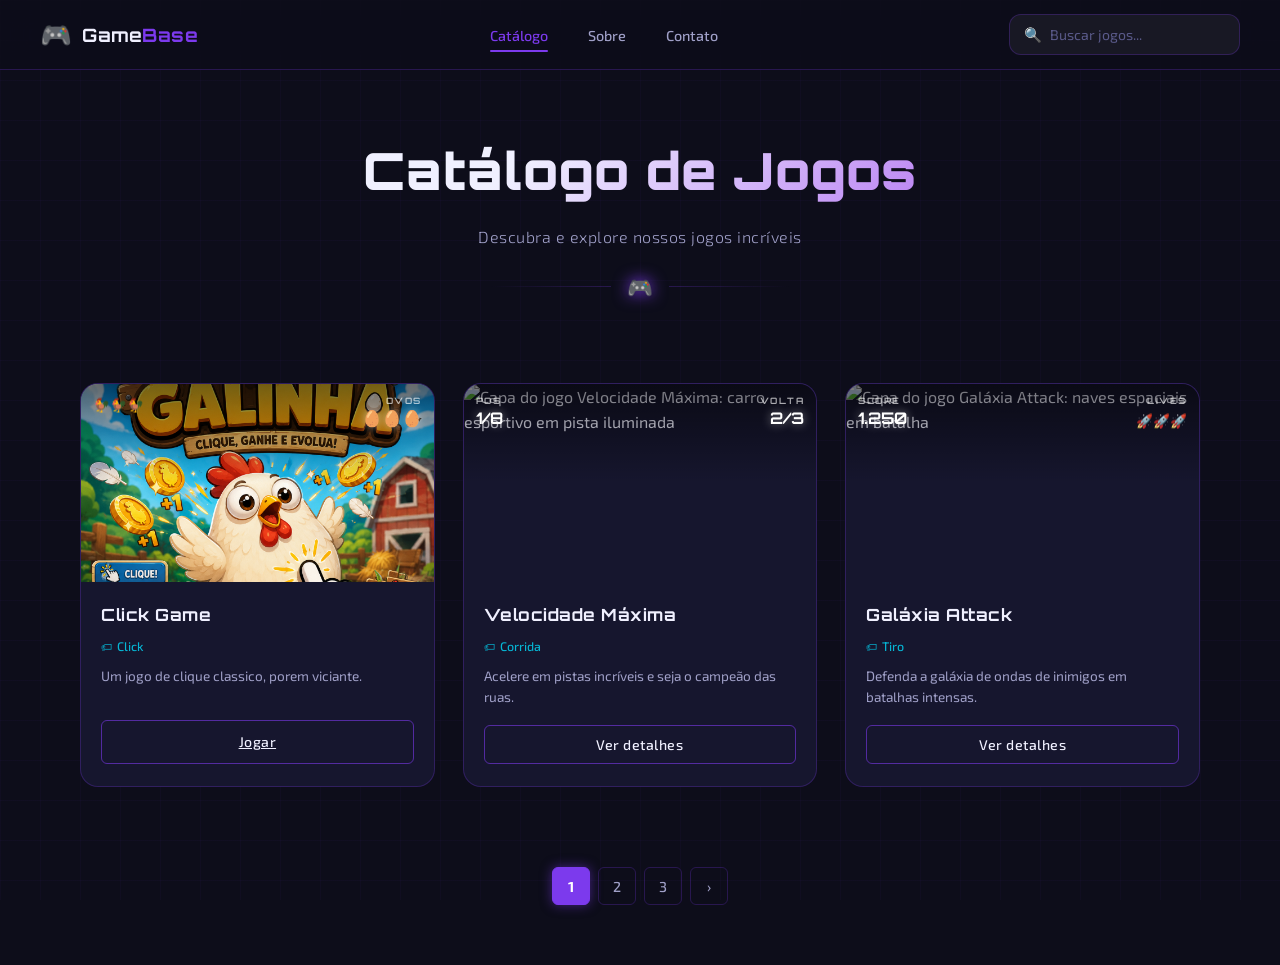
==== gamebase/html/index.html @ d9bb0258 "Initial commit" ====
<!DOCTYPE html>
<html lang="pt-BR">

<head>
  <!-- ============================================================
       META TAGS E CONFIGURAÇÕES GERAIS
       Define encoding, responsividade e título da aba
       ============================================================ -->
  <meta charset="UTF-8" />
  <meta name="viewport" content="width=device-width, initial-scale=1.0" />
  <meta name="description" content="GameBase – Descubra e explore nossos jogos incríveis" />
  <title>GameBase – Catálogo de Jogos</title>

  <!-- Importa o arquivo CSS separado (pasta css/) -->
  <link rel="stylesheet" href="../css/styles.css" />
</head>

<body>

  <!-- ============================================================
       BARRA DE NAVEGAÇÃO SUPERIOR
       Contém: logo, menu de links e campo de busca
       ============================================================ -->
  <header>
    <nav class="navbar" role="navigation" aria-label="Menu principal">

      <!-- Logo com ícone e nome da marca -->
      <a href="#" class="navbar__logo" aria-label="GameBase – Página inicial">
        <span class="navbar__logo-icon">🎮</span>
        <span class="navbar__logo-text">Game<span>Base</span></span>
      </a>

      <!-- Links de navegação principal -->
      <ul class="navbar__nav" role="list">
        <li>
          <!-- Link ativo indica a página atual -->
          <a href="#catalogo" class="navbar__nav-link active" aria-current="page">Catálogo</a>
        </li>
        <li>
          <a href="#sobre" class="navbar__nav-link">Sobre</a>
        </li>
        <li>
          <a href="#contato" class="navbar__nav-link">Contato</a>
        </li>
      </ul>

      <!-- Campo de busca com ícone decorativo -->
      <div class="navbar__search" role="search">
        <span class="navbar__search-icon" aria-hidden="true">🔍</span>
        <input
          class="navbar__search-input"
          type="search"
          placeholder="Buscar jogos..."
          aria-label="Buscar jogos"
        />
      </div>

    </nav>
  </header>


  <!-- ============================================================
       CONTEÚDO PRINCIPAL
       Agrupa a seção hero e o catálogo de jogos
       ============================================================ -->
  <main id="catalogo">

    <!-- ----------------------------------------------------------
         SEÇÃO HERO
         Título, subtítulo e divisória decorativa do catálogo
         ---------------------------------------------------------- -->
    <section class="hero" aria-labelledby="hero-title">
      <h1 class="hero__title" id="hero-title">Catálogo de Jogos</h1>
      <p class="hero__subtitle">Descubra e explore nossos jogos incríveis</p>

      <!-- Divisória com ícone central decorativo -->
      <div class="hero__divider" aria-hidden="true">
        <span class="hero__divider-icon">🎮</span>
      </div>
    </section>


    <!-- ----------------------------------------------------------
         GRADE DE JOGOS (CATALOG GRID)
         Lista de cards com informações de cada jogo disponível
         ---------------------------------------------------------- -->
    <section class="catalog" aria-label="Lista de jogos">
      <div class="catalog__grid">


        <!-- ======================================================
             CARD 1 — Aventura Pixel
             Jogo de plataforma com HUD de vidas e moedas
             ====================================================== -->
        <article class="game-card" aria-labelledby="card1-title">

          <!-- Capa do jogo com HUD sobreposto -->
          <div class="game-card__cover">
            <!-- Imagem gerada por gradiente + SVG para simular pixel art -->
            <img
              src="/gamebase/assets/imagens/capa-clickgame.png"
              alt="Capa do jogo Aventura Pixel: cenário de plataforma colorido"
              loading="lazy"
            />

            <!-- HUD: vidas (corações) e moedas coletadas -->
            <div class="game-card__hud" aria-label="Informações de jogo">
              <!-- Lado esquerdo: corações de vida -->
              <div class="hud-item">
                <div class="hud-item__icons" aria-label="3 vidas restantes">
                  🐓🐓🐓
                </div>
              </div>

              <!-- Lado direito: contagem de moedas -->
              <div class="hud-item hud-item--right">
                <span class="hud-item__label">Ovos</span>
                <span class="hud-item__value">🥚🥚🥚</span>
              </div>
            </div>
          </div>

          <!-- Informações textuais do card -->
          <div class="game-card__body">
            <h2 class="game-card__title" id="card1-title">Click Game</h2>
            <span class="game-card__genre">Click</span>
            <p class="game-card__description">
              Um jogo de clique classico, porem viciante.
            </p>
            <!-- Botão de ação para jogar -->
            
             <a href="/clickgame/index.html" class="game-card__btn" target="_blank">Jogar</a>
           
          </div>
        </article>


        <!-- ======================================================
             CARD 2 — Velocidade Máxima
             Jogo de corrida com HUD de posição e velocidade
             ====================================================== -->
        <article class="game-card" aria-labelledby="card2-title">

          <div class="game-card__cover">
            <img
              src="https://images.unsplash.com/photo-1558618666-fcd25c85cd64?w=500&q=80"
              alt="Capa do jogo Velocidade Máxima: carro esportivo em pista iluminada"
              loading="lazy"
            />

            <!-- HUD: posição na corrida e volta atual -->
            <div class="game-card__hud" aria-label="Informações de jogo">
              <!-- Posição: 1º de 8 -->
              <div class="hud-item">
                <span class="hud-item__label">POS</span>
                <span class="hud-item__value">1/8</span>
              </div>

              <!-- Volta atual: 2 de 3 -->
              <div class="hud-item hud-item--right">
                <span class="hud-item__label">VOLTA</span>
                <span class="hud-item__value">2/3</span>
              </div>
            </div>
          </div>

          <div class="game-card__body">
            <h2 class="game-card__title" id="card2-title">Velocidade Máxima</h2>
            <span class="game-card__genre">Corrida</span>
            <p class="game-card__description">
              Acelere em pistas incríveis e seja o campeão das ruas.
            </p>
            <button class="game-card__btn" aria-label="Ver detalhes de Velocidade Máxima">
              Ver detalhes
            </button>
          </div>
        </article>


        <!-- ======================================================
             CARD 3 — Galáxia Attack
             Jogo de tiro espacial com HUD de score e vidas
             ====================================================== -->
        <article class="game-card" aria-labelledby="card3-title">

          <div class="game-card__cover">
            <img
              src="https://images.unsplash.com/photo-1506318137071-a8e063b4bec0?w=500&q=80"
              alt="Capa do jogo Galáxia Attack: naves espaciais em batalha"
              loading="lazy"
            />

            <!-- HUD: pontuação e vidas restantes -->
            <div class="game-card__hud" aria-label="Informações de jogo">
              <!-- Score atual -->
              <div class="hud-item">
                <span class="hud-item__label">SCORE</span>
                <span class="hud-item__value">1.250</span>
              </div>

              <!-- Vidas: 3 naves restantes -->
              <div class="hud-item hud-item--right">
                <span class="hud-item__label">LIVES</span>
                <div class="hud-item__icons" aria-label="3 vidas restantes">
                  🚀🚀🚀
                </div>
              </div>
            </div>
          </div>

          <div class="game-card__body">
            <h2 class="game-card__title" id="card3-title">Galáxia Attack</h2>
            <span class="game-card__genre">Tiro</span>
            <p class="game-card__description">
              Defenda a galáxia de ondas de inimigos em batalhas intensas.
            </p>
            <button class="game-card__btn" aria-label="Ver detalhes de Galáxia Attack">
              Ver detalhes
            </button>
          </div>
        </article>


      </div><!-- /.catalog__grid -->
    </section><!-- /.catalog -->


    <!-- ----------------------------------------------------------
         PAGINAÇÃO
         Navegação entre páginas do catálogo
         ---------------------------------------------------------- -->
    <nav class="pagination" aria-label="Navegação de páginas">

      <!-- Página 1 – ativa no momento -->
      <button class="pagination__btn active" aria-label="Página 1" aria-current="page">
        1
      </button>

      <!-- Páginas seguintes -->
      <button class="pagination__btn" aria-label="Página 2">2</button>
      <button class="pagination__btn" aria-label="Página 3">3</button>

      <!-- Botão de avançar para a próxima página -->
      <button class="pagination__btn" aria-label="Próxima página">›</button>

    </nav>

  </main><!-- /main -->


  <!-- ============================================================
       SCRIPT INLINE
       Lógica de interatividade: busca, paginação e botões
       ============================================================ -->
  <script>
    /**
     * Inicializa todos os comportamentos interativos da página
     * ao terminar de carregar o DOM.
     */
    document.addEventListener('DOMContentLoaded', () => {

      /**
       * BUSCA EM TEMPO REAL
       * Filtra os cards visíveis conforme o texto digitado no campo de busca.
       * Compara o título e o gênero de cada card com o termo buscado.
       */
      const searchInput = document.querySelector('.navbar__search-input');
      const gameCards   = document.querySelectorAll('.game-card');

      searchInput.addEventListener('input', () => {
        const termo = searchInput.value.toLowerCase().trim();

        gameCards.forEach(card => {
          const titulo = card.querySelector('.game-card__title').textContent.toLowerCase();
          const genero = card.querySelector('.game-card__genre').textContent.toLowerCase();

          // Mostra o card se o título ou gênero bater com o termo
          const visivel = titulo.includes(termo) || genero.includes(termo);
          card.style.display = visivel ? '' : 'none';
        });
      });


      /**
       * PAGINAÇÃO INTERATIVA
       * Marca o botão clicado como ativo e remove o destaque dos demais.
       * Em um projeto real, aqui buscaria a página correspondente do servidor.
       */
      const paginationBtns = document.querySelectorAll('.pagination__btn');

      paginationBtns.forEach(btn => {
        btn.addEventListener('click', () => {
          // Remove estado ativo de todos
          paginationBtns.forEach(b => {
            b.classList.remove('active');
            b.removeAttribute('aria-current');
          });

          // Aplica estado ativo no botão clicado (exceto "próxima")
          if (btn.textContent !== '›') {
            btn.classList.add('active');
            btn.setAttribute('aria-current', 'page');
          }
        });
      });


      /**
       * BOTÕES "VER DETALHES"
       * Exibe um alerta simples ao clicar no botão de cada jogo.
       * Em produção, aqui redirecionaria para a página de detalhes do jogo.
       */
      const detailBtns = document.querySelectorAll('.game-card__btn');

      detailBtns.forEach(btn => {
        btn.addEventListener('click', () => {
          const titulo = btn.closest('.game-card')
                            .querySelector('.game-card__title')
                            .textContent;
          alert(`🎮 Abrindo detalhes de: ${titulo}`);
        });
      });

    });
  </script>

</body>
</html>
---- gamebase/css/styles.css ----
/* ============================================================
   GameBase - Estilos Principais
   Arquivo: css/styles.css
   Descrição: Estilos globais, variáveis e layout da página
   ============================================================ */

/* ----------------------------------------------------------
   IMPORTAÇÃO DE FONTES
   Carrega fontes do Google Fonts para títulos e corpo
   ---------------------------------------------------------- */
@import url('https://fonts.googleapis.com/css2?family=Orbitron:wght@400;700;900&family=Exo+2:wght@300;400;500;600&display=swap');

/* ----------------------------------------------------------
   VARIÁVEIS GLOBAIS (CSS Custom Properties)
   Define a paleta de cores, fontes e espaçamentos do projeto
   ---------------------------------------------------------- */
:root {
  --bg-primary:       #0d0d1a;
  --bg-secondary:     #12122a;
  --bg-card:          #16162e;
  --bg-card-hover:    #1c1c3a;

  --accent-purple:    #7c3aed;
  --accent-violet:    #9333ea;
  --accent-pink:      #ec4899;
  --accent-cyan:      #06b6d4;

  --text-primary:     #f0f0ff;
  --text-secondary:   #a0a0c8;
  --text-muted:       #5a5a8a;

  --border-color:     rgba(124, 58, 237, 0.25);
  --border-hover:     rgba(124, 58, 237, 0.6);

  --font-display:     'Orbitron', monospace;
  --font-body:        'Exo 2', sans-serif;

  --radius-sm:        6px;
  --radius-md:        12px;
  --radius-lg:        18px;

  --shadow-card:      0 4px 24px rgba(0, 0, 0, 0.5);
  --shadow-glow:      0 0 20px rgba(124, 58, 237, 0.3);
  --shadow-hover:     0 8px 40px rgba(124, 58, 237, 0.4);

  --transition-fast:  0.2s ease;
  --transition-med:   0.35s ease;
}

/* ----------------------------------------------------------
   RESET E BASE
   Remove estilos padrão do navegador e define o box model
   ---------------------------------------------------------- */
*, *::before, *::after {
  margin: 0;
  padding: 0;
  box-sizing: border-box;
}

html {
  scroll-behavior: smooth;
}

body {
  font-family: var(--font-body);
  background-color: var(--bg-primary);
  color: var(--text-primary);
  min-height: 100vh;
  line-height: 1.6;
  overflow-x: hidden;
}

/* ----------------------------------------------------------
   BACKGROUND COM EFEITO DE GRADE (GRID)
   Cria a textura de linhas ao fundo da página
   ---------------------------------------------------------- */
body::before {
  content: '';
  position: fixed;
  inset: 0;
  background-image:
    linear-gradient(rgba(124, 58, 237, 0.04) 1px, transparent 1px),
    linear-gradient(90deg, rgba(124, 58, 237, 0.04) 1px, transparent 1px);
  background-size: 40px 40px;
  pointer-events: none;
  z-index: 0;
}

/* Garante que todo conteúdo fique acima do background */
body > * {
  position: relative;
  z-index: 1;
}

/* ----------------------------------------------------------
   BARRA DE NAVEGAÇÃO (NAVBAR)
   Cabeçalho fixo com logo, links e campo de busca
   ---------------------------------------------------------- */
.navbar {
  display: flex;
  align-items: center;
  justify-content: space-between;
  padding: 0 40px;
  height: 70px;
  background: rgba(13, 13, 26, 0.85);
  backdrop-filter: blur(16px);
  border-bottom: 1px solid var(--border-color);
  position: sticky;
  top: 0;
  z-index: 100;
}

/* Logo: ícone + nome da marca */
.navbar__logo {
  display: flex;
  align-items: center;
  gap: 10px;
  text-decoration: none;
}

.navbar__logo-icon {
  font-size: 1.6rem;
}

/* Texto do logo com destaque na segunda parte */
.navbar__logo-text {
  font-family: var(--font-display);
  font-size: 1.15rem;
  font-weight: 700;
  color: var(--text-primary);
  letter-spacing: 0.5px;
}

.navbar__logo-text span {
  color: var(--accent-purple);
}

/* Menu de navegação central */
.navbar__nav {
  display: flex;
  gap: 8px;
  list-style: none;
}

/* Links da navegação com indicador ativo */
.navbar__nav-link {
  text-decoration: none;
  font-size: 0.9rem;
  font-weight: 500;
  color: var(--text-secondary);
  padding: 6px 16px;
  border-radius: var(--radius-sm);
  transition: color var(--transition-fast);
  position: relative;
}

.navbar__nav-link:hover {
  color: var(--text-primary);
}

/* Sublinhado animado no link ativo */
.navbar__nav-link.active {
  color: var(--accent-purple);
}

.navbar__nav-link.active::after {
  content: '';
  position: absolute;
  bottom: -2px;
  left: 16px;
  right: 16px;
  height: 2px;
  background: var(--accent-purple);
  border-radius: 2px;
}

/* Campo de busca na navbar */
.navbar__search {
  display: flex;
  align-items: center;
  gap: 8px;
  background: rgba(255, 255, 255, 0.05);
  border: 1px solid var(--border-color);
  border-radius: var(--radius-md);
  padding: 8px 14px;
  min-width: 220px;
  transition: border-color var(--transition-fast), box-shadow var(--transition-fast);
}

.navbar__search:focus-within {
  border-color: var(--accent-purple);
  box-shadow: var(--shadow-glow);
}

.navbar__search-icon {
  color: var(--text-muted);
  font-size: 0.9rem;
  flex-shrink: 0;
}

/* Input de busca sem estilo padrão */
.navbar__search-input {
  background: transparent;
  border: none;
  outline: none;
  color: var(--text-primary);
  font-family: var(--font-body);
  font-size: 0.88rem;
  width: 100%;
}

.navbar__search-input::placeholder {
  color: var(--text-muted);
}

/* ----------------------------------------------------------
   SEÇÃO HERO (CABEÇALHO DO CATÁLOGO)
   Título principal, subtítulo e ícone decorativo
   ---------------------------------------------------------- */
.hero {
  text-align: center;
  padding: 60px 20px 40px;
}

.hero__title {
  font-family: var(--font-display);
  font-size: clamp(2rem, 5vw, 3.2rem);
  font-weight: 900;
  color: var(--text-primary);
  letter-spacing: 1px;
  margin-bottom: 12px;
  /* Gradiente no texto do título */
  background: linear-gradient(135deg, var(--text-primary) 40%, var(--accent-violet));
  -webkit-background-clip: text;
  -webkit-text-fill-color: transparent;
  background-clip: text;
}

.hero__subtitle {
  font-size: 1rem;
  color: var(--text-secondary);
  font-weight: 300;
  letter-spacing: 0.5px;
  margin-bottom: 20px;
}

/* Linha divisória com ícone central */
.hero__divider {
  display: flex;
  align-items: center;
  justify-content: center;
  gap: 16px;
  margin: 0 auto;
  max-width: 300px;
}

.hero__divider::before,
.hero__divider::after {
  content: '';
  flex: 1;
  height: 1px;
  background: linear-gradient(to right, transparent, var(--border-color));
}

.hero__divider::after {
  background: linear-gradient(to left, transparent, var(--border-color));
}

.hero__divider-icon {
  font-size: 1.3rem;
  filter: drop-shadow(0 0 8px var(--accent-purple));
}

/* ----------------------------------------------------------
   GRADE DE CARDS DE JOGOS
   Layout responsivo em colunas para exibir os jogos
   ---------------------------------------------------------- */
.catalog {
  padding: 40px 40px 60px;
  max-width: 1200px;
  margin: 0 auto;
}

/* Grid responsivo: 3 colunas no desktop, menor em mobile */
.catalog__grid {
  display: grid;
  grid-template-columns: repeat(3, 1fr);
  gap: 28px;
}

/* ----------------------------------------------------------
   CARD DE JOGO
   Componente individual de cada jogo no catálogo
   ---------------------------------------------------------- */
.game-card {
  background: var(--bg-card);
  border: 1px solid var(--border-color);
  border-radius: var(--radius-lg);
  overflow: hidden;
  display: flex;
  flex-direction: column;
  transition:
    transform var(--transition-med),
    border-color var(--transition-med),
    box-shadow var(--transition-med),
    background var(--transition-med);
  cursor: pointer;
  animation: fadeInUp 0.5s ease both;
}

/* Animação escalonada para cada card */
.game-card:nth-child(1) { animation-delay: 0.1s; }
.game-card:nth-child(2) { animation-delay: 0.2s; }
.game-card:nth-child(3) { animation-delay: 0.3s; }

/* Efeito hover: eleva e brilha o card */
.game-card:hover {
  transform: translateY(-8px);
  border-color: var(--border-hover);
  box-shadow: var(--shadow-hover);
  background: var(--bg-card-hover);
}

/* Imagem / Capa do jogo */
.game-card__cover {
  position: relative;
  width: 100%;
  aspect-ratio: 16 / 9;
  overflow: hidden;
}

/* Imagem com efeito de zoom no hover */
.game-card__cover img {
  width: 100%;
  height: 100%;
  object-fit: cover;
  display: block;
  transition: transform 0.5s ease;
}

.game-card:hover .game-card__cover img {
  transform: scale(1.06);
}

/* ----------------------------------------------------------
   OVERLAY DE HUD (Indicadores sobre a imagem)
   Exibe informações como pontuação, vidas e posição
   ---------------------------------------------------------- */
.game-card__hud {
  position: absolute;
  inset: 0;
  padding: 10px 12px;
  display: flex;
  justify-content: space-between;
  align-items: flex-start;
  background: linear-gradient(to bottom, rgba(0,0,0,0.55) 0%, transparent 50%);
}

/* Indicador individual do HUD (ex: SCORE, LIVES) */
.hud-item {
  display: flex;
  flex-direction: column;
  align-items: flex-start;
  gap: 2px;
}

.hud-item--right {
  align-items: flex-end;
}

/* Label pequeno acima do valor (ex: "SCORE") */
.hud-item__label {
  font-family: var(--font-display);
  font-size: 0.55rem;
  font-weight: 700;
  letter-spacing: 1.5px;
  color: rgba(255, 255, 255, 0.65);
  text-transform: uppercase;
}

/* Valor principal do HUD (ex: "1.250") */
.hud-item__value {
  font-family: var(--font-display);
  font-size: 1rem;
  font-weight: 700;
  color: #fff;
  line-height: 1;
  text-shadow: 0 0 10px rgba(255,255,255,0.5);
}

/* Ícones de vida (ex: ♥♥♥ ou naves) */
.hud-item__icons {
  display: flex;
  gap: 3px;
  font-size: 0.85rem;
}

/* ----------------------------------------------------------
   CONTEÚDO DO CARD (abaixo da imagem)
   Nome, gênero, descrição e botão de ação
   ---------------------------------------------------------- */
.game-card__body {
  padding: 20px 20px 22px;
  display: flex;
  flex-direction: column;
  flex: 1;
  gap: 8px;
}

/* Título do jogo */
.game-card__title {
  font-family: var(--font-display);
  font-size: 1.05rem;
  font-weight: 700;
  color: var(--text-primary);
  letter-spacing: 0.5px;
}

/* Badge de gênero/categoria */
.game-card__genre {
  display: inline-flex;
  align-items: center;
  gap: 5px;
  font-size: 0.78rem;
  font-weight: 500;
  color: var(--accent-cyan);
}

.game-card__genre::before {
  content: '🏷';
  font-size: 0.7rem;
}

/* Descrição curta do jogo */
.game-card__description {
  font-size: 0.85rem;
  color: var(--text-secondary);
  line-height: 1.55;
  flex: 1;
}

/* Botão "Ver detalhes" */
.game-card__btn {
  display: block;
  width: 100%;
  padding: 10px;
  margin-top: 10px;
  background: transparent;
  border: 1px solid var(--border-hover);
  border-radius: var(--radius-sm);
  color: var(--text-primary);
  font-family: var(--font-body);
  font-size: 0.88rem;
  font-weight: 500;
  letter-spacing: 0.5px;
  cursor: pointer;
  transition:
    background var(--transition-fast),
    box-shadow var(--transition-fast),
    color var(--transition-fast);
  text-align: center;
}

/* Hover no botão: fundo roxo com brilho */
.game-card__btn:hover {
  background: var(--accent-purple);
  border-color: var(--accent-purple);
  box-shadow: 0 0 16px rgba(124, 58, 237, 0.5);
  color: #fff;
}

/* ----------------------------------------------------------
   PAGINAÇÃO
   Controles de navegação entre páginas do catálogo
   ---------------------------------------------------------- */
.pagination {
  display: flex;
  justify-content: center;
  align-items: center;
  gap: 8px;
  padding: 20px 0 60px;
}

/* Botão individual de página */
.pagination__btn {
  width: 38px;
  height: 38px;
  display: flex;
  align-items: center;
  justify-content: center;
  background: transparent;
  border: 1px solid var(--border-color);
  border-radius: var(--radius-sm);
  color: var(--text-secondary);
  font-family: var(--font-body);
  font-size: 0.9rem;
  font-weight: 500;
  cursor: pointer;
  transition:
    background var(--transition-fast),
    border-color var(--transition-fast),
    color var(--transition-fast),
    box-shadow var(--transition-fast);
}

.pagination__btn:hover {
  border-color: var(--accent-purple);
  color: var(--text-primary);
}

/* Página ativa com destaque roxo */
.pagination__btn.active {
  background: var(--accent-purple);
  border-color: var(--accent-purple);
  color: #fff;
  font-weight: 700;
  box-shadow: 0 0 12px rgba(124, 58, 237, 0.5);
}

/* ----------------------------------------------------------
   ANIMAÇÃO DE ENTRADA DOS CARDS
   Fade + slide para cima ao carregar a página
   ---------------------------------------------------------- */
@keyframes fadeInUp {
  from {
    opacity: 0;
    transform: translateY(30px);
  }
  to {
    opacity: 1;
    transform: translateY(0);
  }
}

/* ----------------------------------------------------------
   RESPONSIVIDADE
   Adapta o layout para telas menores (tablet e mobile)
   ---------------------------------------------------------- */

/* Tablet: 2 colunas */
@media (max-width: 900px) {
  .catalog__grid {
    grid-template-columns: repeat(2, 1fr);
  }

  .navbar {
    padding: 0 20px;
  }

  .catalog {
    padding: 30px 20px 50px;
  }
}

/* Mobile: 1 coluna e navbar simplificada */
@media (max-width: 580px) {
  .catalog__grid {
    grid-template-columns: 1fr;
  }

  .navbar__search {
    display: none;
  }

  .hero {
    padding: 40px 20px 30px;
  }
}
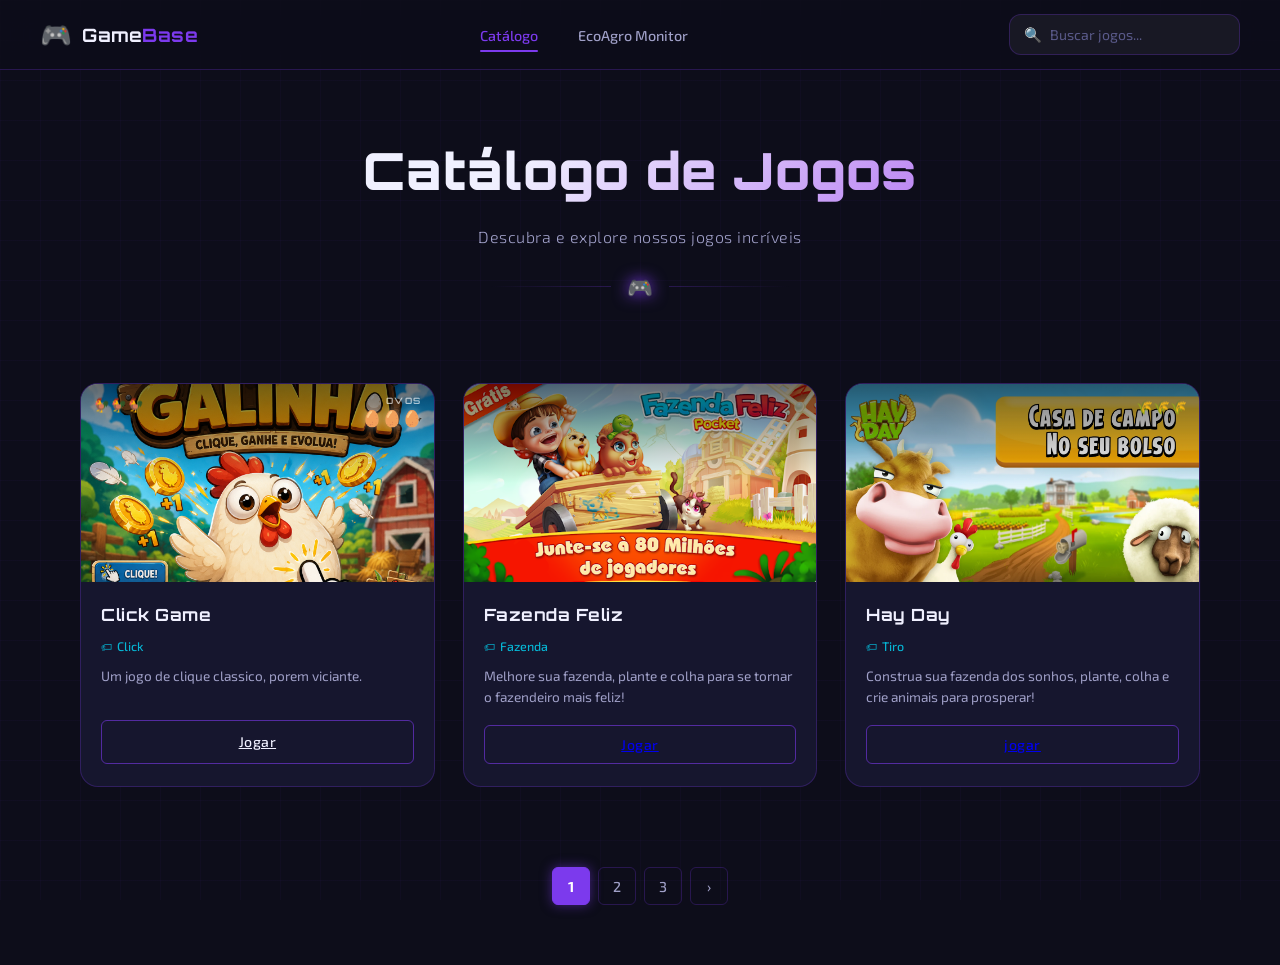
==== commit 5f8f338a: "adição de novos sites e mudanças no catalogo de jogos" ====
--- a/gamebase/html/index.html
+++ b/gamebase/html/index.html
@@ -37,10 +37,10 @@
           <a href="#catalogo" class="navbar__nav-link active" aria-current="page">Catálogo</a>
         </li>
         <li>
-          <a href="#sobre" class="navbar__nav-link">Sobre</a>
+          <a href="/ecoagro-monitor/index.html" class="navbar__nav-link">EcoAgro Monitor</a>
         </li>
         <li>
-          <a href="#contato" class="navbar__nav-link">Contato</a>
+          <a href="#contato" class="navbar__nav-link"></a>
         </li>
       </ul>
 
@@ -89,8 +89,8 @@
 
 
         <!-- ======================================================
-             CARD 1 — Aventura Pixel
-             Jogo de plataforma com HUD de vidas e moedas
+             CARD 1 — Click Game
+             Jogo de clique com HUD de galinhas e ovos
              ====================================================== -->
         <article class="game-card" aria-labelledby="card1-title">
 
@@ -99,20 +99,20 @@
             <!-- Imagem gerada por gradiente + SVG para simular pixel art -->
             <img
               src="/gamebase/assets/imagens/capa-clickgame.png"
-              alt="Capa do jogo Aventura Pixel: cenário de plataforma colorido"
+              alt="Capa do jogo Click Game: cenário de plataforma colorido"
               loading="lazy"
             />
 
-            <!-- HUD: vidas (corações) e moedas coletadas -->
+            <!-- HUD: vidas (galinhas) e ovos coletados -->
             <div class="game-card__hud" aria-label="Informações de jogo">
-              <!-- Lado esquerdo: corações de vida -->
+              <!-- Lado esquerdo: galinhas de vida -->
               <div class="hud-item">
-                <div class="hud-item__icons" aria-label="3 vidas restantes">
+                <div class="hud-item__icons" aria-label="3 galinhas restantes">
                   🐓🐓🐓
                 </div>
               </div>
 
-              <!-- Lado direito: contagem de moedas -->
+              <!-- Lado direito: contagem de ovos -->
               <div class="hud-item hud-item--right">
                 <span class="hud-item__label">Ovos</span>
                 <span class="hud-item__value">🥚🥚🥚</span>
@@ -143,35 +143,24 @@
 
           <div class="game-card__cover">
             <img
-              src="https://images.unsplash.com/photo-1558618666-fcd25c85cd64?w=500&q=80"
-              alt="Capa do jogo Velocidade Máxima: carro esportivo em pista iluminada"
+              src="/gamebase/assets/imagens/Fazenda-Feliz.png"
+              alt="Capa do jogo Fazenda Feliz"
               loading="lazy"
             />
 
             <!-- HUD: posição na corrida e volta atual -->
             <div class="game-card__hud" aria-label="Informações de jogo">
-              <!-- Posição: 1º de 8 -->
-              <div class="hud-item">
-                <span class="hud-item__label">POS</span>
-                <span class="hud-item__value">1/8</span>
-              </div>
-
-              <!-- Volta atual: 2 de 3 -->
-              <div class="hud-item hud-item--right">
-                <span class="hud-item__label">VOLTA</span>
-                <span class="hud-item__value">2/3</span>
-              </div>
             </div>
           </div>
 
           <div class="game-card__body">
-            <h2 class="game-card__title" id="card2-title">Velocidade Máxima</h2>
-            <span class="game-card__genre">Corrida</span>
+            <h2 class="game-card__title" id="card2-title">Fazenda Feliz</h2>
+            <span class="game-card__genre">Fazenda</span>
             <p class="game-card__description">
-              Acelere em pistas incríveis e seja o campeão das ruas.
+              Melhore sua fazenda, plante e colha para se tornar o fazendeiro mais feliz!
             </p>
-            <button class="game-card__btn" aria-label="Ver detalhes de Velocidade Máxima">
-              Ver detalhes
+            <button class="game-card__btn" aria-label="Jogar Fazenda Feliz">
+                <a href="https://play.google.com/store/apps/details?id=com.funplus.familyfarmtango&hl=pt_BR" target="_blank">Jogar</a>
             </button>
           </div>
         </article>
@@ -185,37 +174,36 @@
 
           <div class="game-card__cover">
             <img
-              src="https://images.unsplash.com/photo-1506318137071-a8e063b4bec0?w=500&q=80"
-              alt="Capa do jogo Galáxia Attack: naves espaciais em batalha"
+              src="/gamebase/assets/imagens/Hay-day.png"
+              alt="Capa do jogo Hay Day: fazenda colorida"
               loading="lazy"
             />
 
-            <!-- HUD: pontuação e vidas restantes -->
             <div class="game-card__hud" aria-label="Informações de jogo">
-              <!-- Score atual -->
+    
               <div class="hud-item">
-                <span class="hud-item__label">SCORE</span>
-                <span class="hud-item__value">1.250</span>
+                <span class="hud-item__label"></span>
+                <span class="hud-item__value"></span>
               </div>
-
-              <!-- Vidas: 3 naves restantes -->
+              
               <div class="hud-item hud-item--right">
-                <span class="hud-item__label">LIVES</span>
-                <div class="hud-item__icons" aria-label="3 vidas restantes">
-                  🚀🚀🚀
+                <span class="hud-item__label"></span>
+                <div class="hud-item__icons" aria-label="3 trigos">
+                  🌾🌾🌾
                 </div>
               </div>
             </div>
           </div>
 
           <div class="game-card__body">
-            <h2 class="game-card__title" id="card3-title">Galáxia Attack</h2>
+            <h2 class="game-card__title" id="card3-title">Hay Day</h2>
             <span class="game-card__genre">Tiro</span>
             <p class="game-card__description">
-              Defenda a galáxia de ondas de inimigos em batalhas intensas.
+              Construa sua fazenda dos sonhos, plante, colha e crie animais para prosperar!
             </p>
-            <button class="game-card__btn" aria-label="Ver detalhes de Galáxia Attack">
-              Ver detalhes
+            <button class="game-card__btn" aria-label="Ver detalhes de Hay Day">
+                 <a href="https://play.google.com/store/apps/details?id=com.supercell.hayday&hl=pt_BR" target="_blank">jogar</a>
+                  
             </button>
           </div>
         </article>
